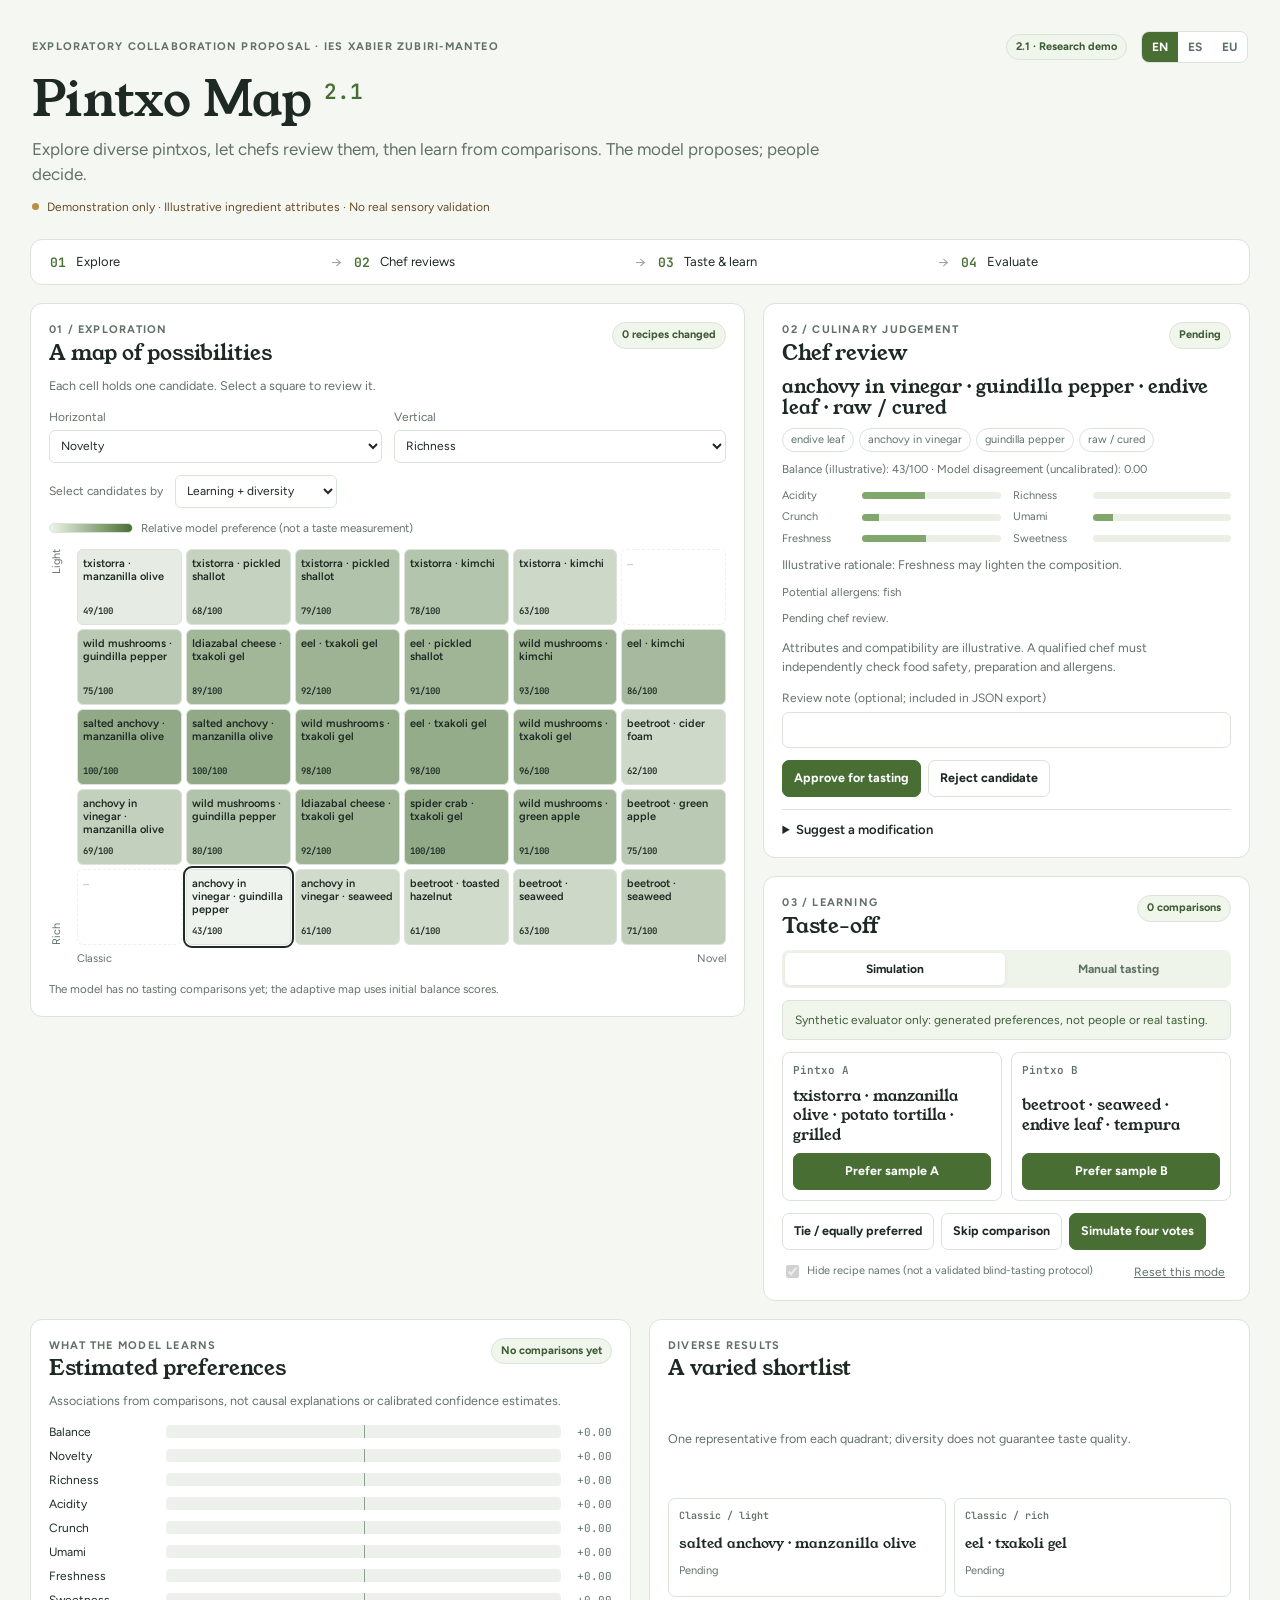
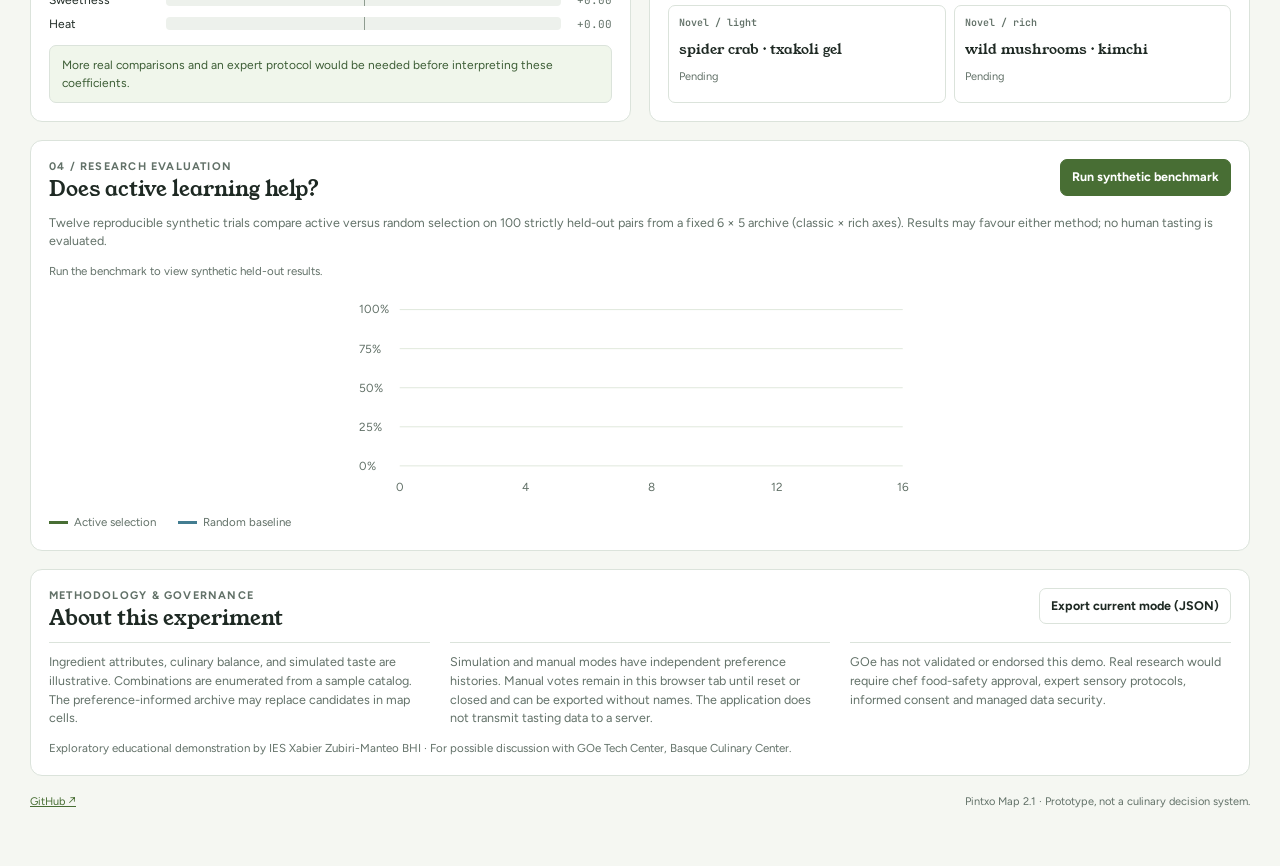
==== v2/index.html @ c46b7d72 "Publish Pintxo Map V1 and V2 as separate pages" ====
<!doctype html>
<html lang="en">
<head>
  <meta charset="utf-8">
  <meta name="viewport" content="width=device-width,initial-scale=1,viewport-fit=cover">
  <meta name="description" content="Pintxo Map 2.1: an exploratory chef-in-the-loop research demonstrator for culinary diversity and preference learning.">
  <meta name="theme-color" content="#f5f7f2">
  <title>Pintxo Map 2.1 · Chef-in-the-Loop</title>
  <link rel="preconnect" href="https://fonts.googleapis.com">
  <link rel="preconnect" href="https://fonts.gstatic.com" crossorigin>
  <link href="https://fonts.googleapis.com/css2?family=Young+Serif&family=Figtree:wght@400;500;600;700&family=JetBrains+Mono:wght@400;500&display=swap" rel="stylesheet">
  <link rel="stylesheet" href="styles.css">
  <script defer src="app.js"></script>
</head>
<body>
  <div class="wrap">
    <header class="masthead">
      <div class="topline">
        <span class="overline" data-i="overline">An exploratory collaboration proposal · IES Xabier Zubiri-Manteo</span>
        <div class="toptools"><span class="version">2.1 · Research demo</span><div class="langs" aria-label="Language"><button data-lang="en" aria-pressed="true">EN</button><button data-lang="es">ES</button><button data-lang="eu">EU</button></div></div>
      </div>
      <h1>Pintxo Map <span>2.1</span></h1>
      <p class="lead" data-i="lead">Explore diverse pintxos, let chefs review them, then learn from comparisons. The model proposes; people decide.</p>
      <div class="status"><span class="dot"></span><span data-i="status">Demonstration only · Illustrative ingredient attributes · No real sensory validation</span></div>
    </header>

    <section class="steps card slim" aria-label="Workflow"><div><b>01</b><span data-i="step1">Explore</span></div><span class="arrow">→</span><div><b>02</b><span data-i="step2">Chef reviews</span></div><span class="arrow">→</span><div><b>03</b><span data-i="step3">Taste & learn</span></div><span class="arrow">→</span><div><b>04</b><span data-i="step4">Evaluate</span></div></section>

    <div class="layout">
      <section class="card mapcard" aria-labelledby="mapTitle">
        <div class="heading"><div><p class="eyebrow" data-i="mapEyebrow">01 / EXPLORATION</p><h2 id="mapTitle" data-i="mapTitle">A map of possibilities</h2></div><span class="tag" id="changedCount">0 changed</span></div>
        <p class="muted small" data-i="mapIntro">Each cell shows one candidate. Select a square to review the dish.</p>
        <div class="fieldline"><label><span data-i="horizontal">Horizontal</span><select id="axisX"></select></label><label><span data-i="vertical">Vertical</span><select id="axisY"></select></label></div>
        <div class="switchline"><label for="archiveView" data-i="mapSelection">Choose candidates by</label><select id="archiveView"><option value="baseline" data-i="baselineView">Fixed balance heuristic</option><option value="adaptive" data-i="adaptiveView">Learning + diversity</option></select></div>
        <div class="legend"><span class="colorbar" aria-hidden="true"></span><span data-i="legend">Relative model preference (not a taste measurement)</span></div>
        <div class="mapframe"><div class="yaxis"><span id="yHigh">Rich</span><span id="yLow">Light</span></div><div class="grid" id="grid" role="group" aria-label="Pintxo candidate map"></div><div class="xaxis"><span id="xLow">Classic</span><span id="xHigh">Novel</span></div></div>
        <p class="micro" id="archiveInfo" aria-live="polite"></p>
      </section>

      <div class="rightstack">
        <section class="card" aria-labelledby="chefTitle">
          <div class="heading"><div><p class="eyebrow" data-i="chefEyebrow">02 / CULINARY JUDGEMENT</p><h2 id="chefTitle" data-i="chefTitle">Chef review</h2></div><span class="tag" id="chefBadge">Pending</span></div>
          <div id="dish" class="dish" aria-live="polite"></div>
          <p class="small muted" data-i="chefCaution">Ingredient compatibility is illustrative. A qualified chef must independently assess preparation, allergens and food safety.</p>
          <label class="review-note"><span data-i="reviewNote">Review note (optional; included in JSON export)</span><input id="reviewNote" type="text" maxlength="250" autocomplete="off" placeholder="" /></label><div class="actions"><button id="approve" class="btn" data-i="approve">Approve for tasting</button><button id="reject" class="btn ghost" data-i="reject">Reject candidate</button></div>
          <details id="modify"><summary data-i="modify">Suggest a modification</summary><div class="modifygrid"><label><span data-i="mBase">Base</span><select id="modBase"></select></label><label><span data-i="mMain">Main</span><select id="modMain"></select></label><label><span data-i="mAccent">Accent</span><select id="modAccent"></select></label><label><span data-i="mTech">Technique</span><select id="modTech"></select></label></div><button class="btn ghost" id="applyModification" data-i="applyModification">Explore this variation</button><p class="micro" data-i="modifyNote">A suggested variation is not automatically approved. Only catalogued demo combinations are supported.</p></details>
        </section>

        <section class="card" aria-labelledby="tasteTitle">
          <div class="heading"><div><p class="eyebrow" data-i="tasteEyebrow">03 / LEARNING</p><h2 id="tasteTitle" data-i="tasteTitle">Taste-off</h2></div><span class="tag" id="voteCount">0 comparisons</span></div>
          <div class="tabs" role="group" aria-label="Tasting mode"><button id="simMode" class="tab" aria-pressed="true" data-i="simMode">Simulation</button><button id="manualMode" class="tab" aria-pressed="false" data-i="manualMode">Manual tasting</button></div>
          <div class="modeNotice" id="modeNotice" aria-live="polite"></div>
          <div class="pair" id="pair"></div>
          <div class="actions wrapbtn"><button id="tie" class="btn ghost" data-i="tie">Tie / equally preferred</button><button id="skip" class="btn ghost" data-i="skip">Skip</button><button id="runSim" class="btn" data-i="runSim">Simulate four votes</button></div>
          <div class="smallrow"><label class="check"><input type="checkbox" id="blind" checked><span data-i="blind">Hide recipe names (not a validated blind-tasting protocol)</span></label><button id="resetVotes" class="textbutton" data-i="resetVotes">Reset this mode</button></div>
        </section>
      </div>
    </div>

    <div class="bottomgrid">
      <section class="card" aria-labelledby="learnTitle">
        <div class="heading"><div><p class="eyebrow" data-i="learnEyebrow">WHAT THE MODEL LEARNS</p><h2 id="learnTitle" data-i="learnTitle">Estimated preferences</h2></div><span class="tag" id="modelState">No evidence yet</span></div>
        <p class="small muted" data-i="weightsNote">Associations learned from comparisons, not causal explanations or calibrated confidence estimates.</p>
        <div id="weights" class="weights"></div>
        <div id="explanation" class="learningNote"></div>
      </section>
      <section class="card" aria-labelledby="shortTitle">
        <div class="heading"><div><p class="eyebrow" data-i="shortEyebrow">DIVERSE RESULTS</p><h2 id="shortTitle" data-i="shortTitle">A varied shortlist</h2></div></div>
        <p class="small muted" data-i="shortNote">One candidate from each quadrant. Diversity is maintained; quality is not guaranteed.</p>
        <div id="shortlist" class="shortlist"></div>
      </section>
    </div>

    <section class="card" aria-labelledby="evaluationTitle">
      <div class="heading"><div><p class="eyebrow" data-i="evalEyebrow">04 / RESEARCH EVALUATION</p><h2 id="evaluationTitle" data-i="evalTitle">Does active learning help?</h2></div><button id="benchmark" class="btn" data-i="benchmark">Run synthetic benchmark</button></div>
      <p class="small muted" data-i="evalIntro">Repeated synthetic trials compare uncertainty-informed selection against random selection on separate held-out example pairs. This does not validate real human preferences.</p>
      <div id="benchmarkInfo" class="micro" role="status"></div>
      <div class="chartwrap"><svg id="chart" role="img" aria-label="Held-out preference accuracy over comparisons" viewBox="0 0 600 215" preserveAspectRatio="xMidYMid meet"></svg></div>
      <div class="chartkey"><span><i class="activekey"></i><span data-i="activeKey">Active selection</span></span><span><i class="randomkey"></i><span data-i="randomKey">Random baseline</span></span></div>
    </section>

    <section class="card research" aria-labelledby="researchTitle">
      <div class="heading"><div><p class="eyebrow" data-i="researchEyebrow">METHODOLOGY & GOVERNANCE</p><h2 id="researchTitle" data-i="researchTitle">About this experiment</h2></div><button id="export" class="btn ghost" data-i="export">Export current mode (JSON)</button></div>
      <div class="researchcols"><p data-i="research1">The ingredient attributes, rules, simulated panel and initial balance scores are illustrative. Recipe combinations are enumerated from an example catalog; the learning-based archive can change the representative candidate in each map cell.</p><p data-i="research2">Simulation and manual tasting use separate preference histories. Manual comparisons are stored only in this browser session and can be exported without names. No data is sent to a server by this application.</p><p data-i="research3">GOe has not validated or endorsed this demo. Professional sensory protocols, food-safety review, informed consent and secure data management would be prerequisites for an actual research pilot.</p></div>
      <p class="micro" data-i="researchFoot">Exploratory educational demonstration by IES Xabier Zubiri-Manteo BHI · Proposed for discussion with GOe Tech Center, Basque Culinary Center.</p>
    </section>
    <footer><a href="https://github.com/rbarrenago/pintxo-map" target="_blank" rel="noopener noreferrer">GitHub ↗</a><span data-i="footer">Pintxo Map 2.1 · Prototype, not a culinary decision system.</span></footer>
  </div>
</body>
</html>
---- v2/styles.css ----
:root{--bg:#f5f7f2;--surface:#fff;--ink:#1e2923;--muted:#627168;--line:#dbe3db;--accent:#486e34;--accent2:#c8dfb7;--soft:#f0f6eb;--red:#a04f37;--blue:#437d91;--font:'Figtree',system-ui,-apple-system,sans-serif;--display:'Young Serif',Georgia,serif;--mono:'JetBrains Mono',monospace}
*{box-sizing:border-box}body{margin:0;background:var(--bg);color:var(--ink);font:15px/1.5 var(--font);padding:24px 16px 55px}button,input,select{font:inherit}button{cursor:pointer}button:disabled{opacity:.45;cursor:not-allowed}button:focus-visible,select:focus-visible,input:focus-visible,summary:focus-visible{outline:3px solid #96bd70;outline-offset:2px}.wrap{max-width:1220px;margin:auto;display:grid;gap:18px}.masthead{display:grid;gap:10px;padding:7px 2px 5px}.topline,.toptools,.heading,.actions,.smallrow,.switchline{display:flex;justify-content:space-between;align-items:center;gap:12px;flex-wrap:wrap}.toptools{gap:14px}.overline,.eyebrow{color:var(--muted);font-size:11px;text-transform:uppercase;letter-spacing:.11em;font-weight:700}.version,.tag{background:var(--soft);border:1px solid var(--line);color:#3d5b35;border-radius:24px;padding:4px 9px;font-size:11px;font-weight:700}.langs{display:flex;border:1px solid var(--line);border-radius:8px;overflow:hidden;background:var(--surface)}.langs button{background:none;border:0;padding:6px 10px;color:var(--muted);font-size:12px;font-weight:700}.langs button[aria-pressed=true]{background:var(--accent);color:#fff}h1,h2,h3{font-family:var(--display);font-weight:400;line-height:1.1;margin:0}h1{font-size:clamp(31px,4.3vw,49px)}h1 span{font:600 .43em var(--mono);color:var(--accent);vertical-align:super}h2{font-size:21px}h3{font-size:19px}.lead{max-width:820px;font-size:17px;color:var(--muted);margin:0}.status{display:flex;align-items:center;gap:8px;color:#674e27;font-size:12px}.dot{width:7px;height:7px;border-radius:50%;background:#b98f42}.card{background:var(--surface);border:1px solid var(--line);border-radius:12px;padding:18px;min-width:0;display:grid;gap:12px}.slim{padding:11px 19px}.steps{grid-template-columns:1fr auto 1fr auto 1fr auto 1fr;align-items:center}.steps div{display:flex;gap:10px;align-items:center;font-size:13px}.steps b{font:600 13px var(--mono);color:var(--accent)}.arrow{color:#9ca99f}.layout{display:grid;grid-template-columns:minmax(0,1.47fr) minmax(0,1fr);align-items:start;gap:18px}.rightstack{display:grid;gap:18px}.heading{align-items:start}.heading>div{display:grid;gap:3px}.eyebrow{margin:0}.small{font-size:12.5px}.muted,.micro{color:var(--muted)}p{margin:0}.micro{font-size:11.5px}.fieldline{display:flex;gap:12px;flex-wrap:wrap}.fieldline label,.modifygrid label{display:grid;gap:4px;font-size:12px;color:var(--muted);flex:1 1 160px}.fieldline select,.switchline select,.modifygrid select{width:100%;min-height:33px;border-radius:6px;border:1px solid var(--line);background:var(--surface);color:var(--ink);padding:4px 7px}.switchline{justify-content:flex-start;font-size:12px;color:var(--muted)}.switchline select{width:auto;max-width:100%}.legend,.chartkey{display:flex;align-items:center;gap:8px;color:var(--muted);font-size:11.5px}.colorbar{width:84px;height:10px;border-radius:5px;border:1px solid var(--line);background:linear-gradient(90deg,#eef4e9,#496f34)}.mapframe{display:grid;grid-template-columns:22px 1fr;grid-template-rows:auto 18px;gap:6px}.yaxis{grid-column:1;grid-row:1;display:flex;writing-mode:vertical-rl;transform:rotate(180deg);justify-content:space-between;color:var(--muted);font-size:11px}.xaxis{grid-column:2;grid-row:2;display:flex;justify-content:space-between;color:var(--muted);font-size:11px}.grid{grid-column:2;grid-row:1;display:grid;grid-template-columns:repeat(6,minmax(0,1fr));gap:4px}.cell{min-height:76px;border-radius:6px;border:1px solid var(--line);padding:7px 5px;display:flex;flex-direction:column;justify-content:space-between;gap:3px;text-align:left;color:var(--ink);font-size:11px;overflow-wrap:anywhere;transition:background-color .25s}.cell .nm{font-weight:600;line-height:1.2}.cell .cellmeta{font:600 9px var(--mono)}.cell.selected{outline:2px solid var(--ink);outline-offset:1px}.cell.approved{border:2px solid #4c8142}.cell.rejected{border-style:dashed;opacity:.6}.cell.empty{border-style:dashed;background:transparent!important;cursor:default;color:var(--muted)}.dish{display:grid;gap:9px}.parts{display:flex;flex-wrap:wrap;gap:5px}.pill{padding:3px 8px;font-size:11px;border-radius:20px;border:1px solid var(--line);color:var(--muted)}.reason{font-size:12.5px;color:var(--muted)}.profile{display:grid;grid-template-columns:repeat(2,minmax(0,1fr));gap:5px 12px}.profileline{display:grid;grid-template-columns:75px 1fr;gap:5px;align-items:center;color:var(--muted);font-size:11px}.rail{height:7px;background:#eaf0e5;border-radius:6px;overflow:hidden}.rail i{height:100%;background:#80a76c;display:block}.btn{background:var(--accent);color:white;border:1px solid var(--accent);border-radius:7px;padding:8px 11px;font-size:12.5px;font-weight:700}.btn.ghost{background:var(--surface);color:var(--ink);border-color:var(--line)}.btn:hover:not(:disabled){filter:brightness(.95)}.actions{justify-content:flex-start;gap:7px}.modifygrid{display:grid;grid-template-columns:1fr 1fr;gap:8px;margin:10px 0}details{border-top:1px solid var(--line);padding-top:10px}summary{cursor:pointer;font-weight:600;font-size:13px}.tabs{display:flex;background:#eef4e9;border-radius:7px;padding:3px;gap:3px}.tab{border:0;border-radius:5px;flex:1;background:transparent;color:var(--muted);font-weight:700;padding:7px;font-size:12px}.tab[aria-pressed=true]{background:white;color:var(--ink);box-shadow:0 1px 4px #0001}.modeNotice,.learningNote{padding:10px 12px;border:1px solid var(--line);background:var(--soft);border-radius:7px;color:#3c5d35;font-size:12px}.pair{display:grid;grid-template-columns:1fr 1fr;gap:9px}.candidate{border:1px solid var(--line);border-radius:8px;padding:10px;display:grid;align-content:space-between;gap:9px;min-height:100px}.candidate strong{font:600 11px var(--mono);color:var(--muted)}.candidate .name{font:15px/1.3 var(--display)}.candidate button{width:100%}.check{display:flex;gap:5px;align-items:center;color:var(--muted);font-size:11px}.textbutton{background:none;border:0;text-decoration:underline;color:var(--muted);font-size:12px}.bottomgrid{display:grid;grid-template-columns:1fr 1fr;gap:18px}.weights{display:grid;gap:6px}.weightrow{display:grid;grid-template-columns:108px 1fr 42px;gap:9px;align-items:center;font-size:12px}.weightrow>span:last-child{text-align:right;font:11px var(--mono);color:var(--muted)}.weighttrack{height:13px;background:#edf1ec;border-radius:4px;position:relative;overflow:hidden}.weighttrack:after{content:"";position:absolute;left:50%;top:0;bottom:0;width:1px;background:#8e9c90}.weightbar{position:absolute;top:2px;bottom:2px;background:#7b9e69;border-radius:3px}.weightbar.negative{background:#ba715a}.shortlist{display:grid;grid-template-columns:1fr 1fr;gap:8px}.shortitem{border:1px solid var(--line);border-radius:7px;padding:10px;display:grid;gap:4px}.shortitem .q{font:600 10px var(--mono);color:var(--muted)}.shortitem .title{font:14px var(--display)}.shortitem .sub{font-size:11px;color:var(--muted)}.chartwrap{width:100%;overflow:hidden}.chartwrap svg{display:block;width:100%;height:210px}.chartkey{gap:22px}.chartkey>span{display:flex;align-items:center;gap:6px}.chartkey i{width:19px;height:3px;display:inline-block}.activekey{background:#486e34}.randomkey{background:#437d91}.researchcols{display:grid;grid-template-columns:1fr 1fr 1fr;gap:20px;color:var(--muted);font-size:12.5px}.researchcols p{border-top:1px solid var(--line);padding-top:10px}footer{display:flex;justify-content:space-between;gap:14px;font-size:11px;color:var(--muted)}footer a{color:var(--accent)}@media(max-width:950px){.layout,.bottomgrid{grid-template-columns:1fr}.researchcols{grid-template-columns:1fr}.steps{gap:5px}.steps div{gap:5px}.cell{min-height:65px}}@media(max-width:560px){body{padding:16px 9px 32px}.card{padding:13px}.steps{grid-template-columns:repeat(4,1fr)}.steps .arrow{display:none}.steps div{display:grid;text-align:center}.cell{min-height:52px;padding:4px}.cell .nm{display:none}.cellmeta{font-size:8px!important}.shortlist{grid-template-columns:1fr}.profile{grid-template-columns:1fr}.topline{align-items:start}h1{font-size:35px}}@media(prefers-reduced-motion:reduce){*{transition:none!important;scroll-behavior:auto!important}}

/* Optional provenance note; never treated as food-safety approval. */
.review-note{display:grid;gap:5px;font-size:12px;color:var(--muted)}
.review-note input{width:100%;max-width:100%;border:1px solid var(--line);background:var(--surface);color:var(--ink);border-radius:7px;padding:8px;font:inherit}
.review-note input:focus-visible{outline:2px solid var(--accent);outline-offset:2px}
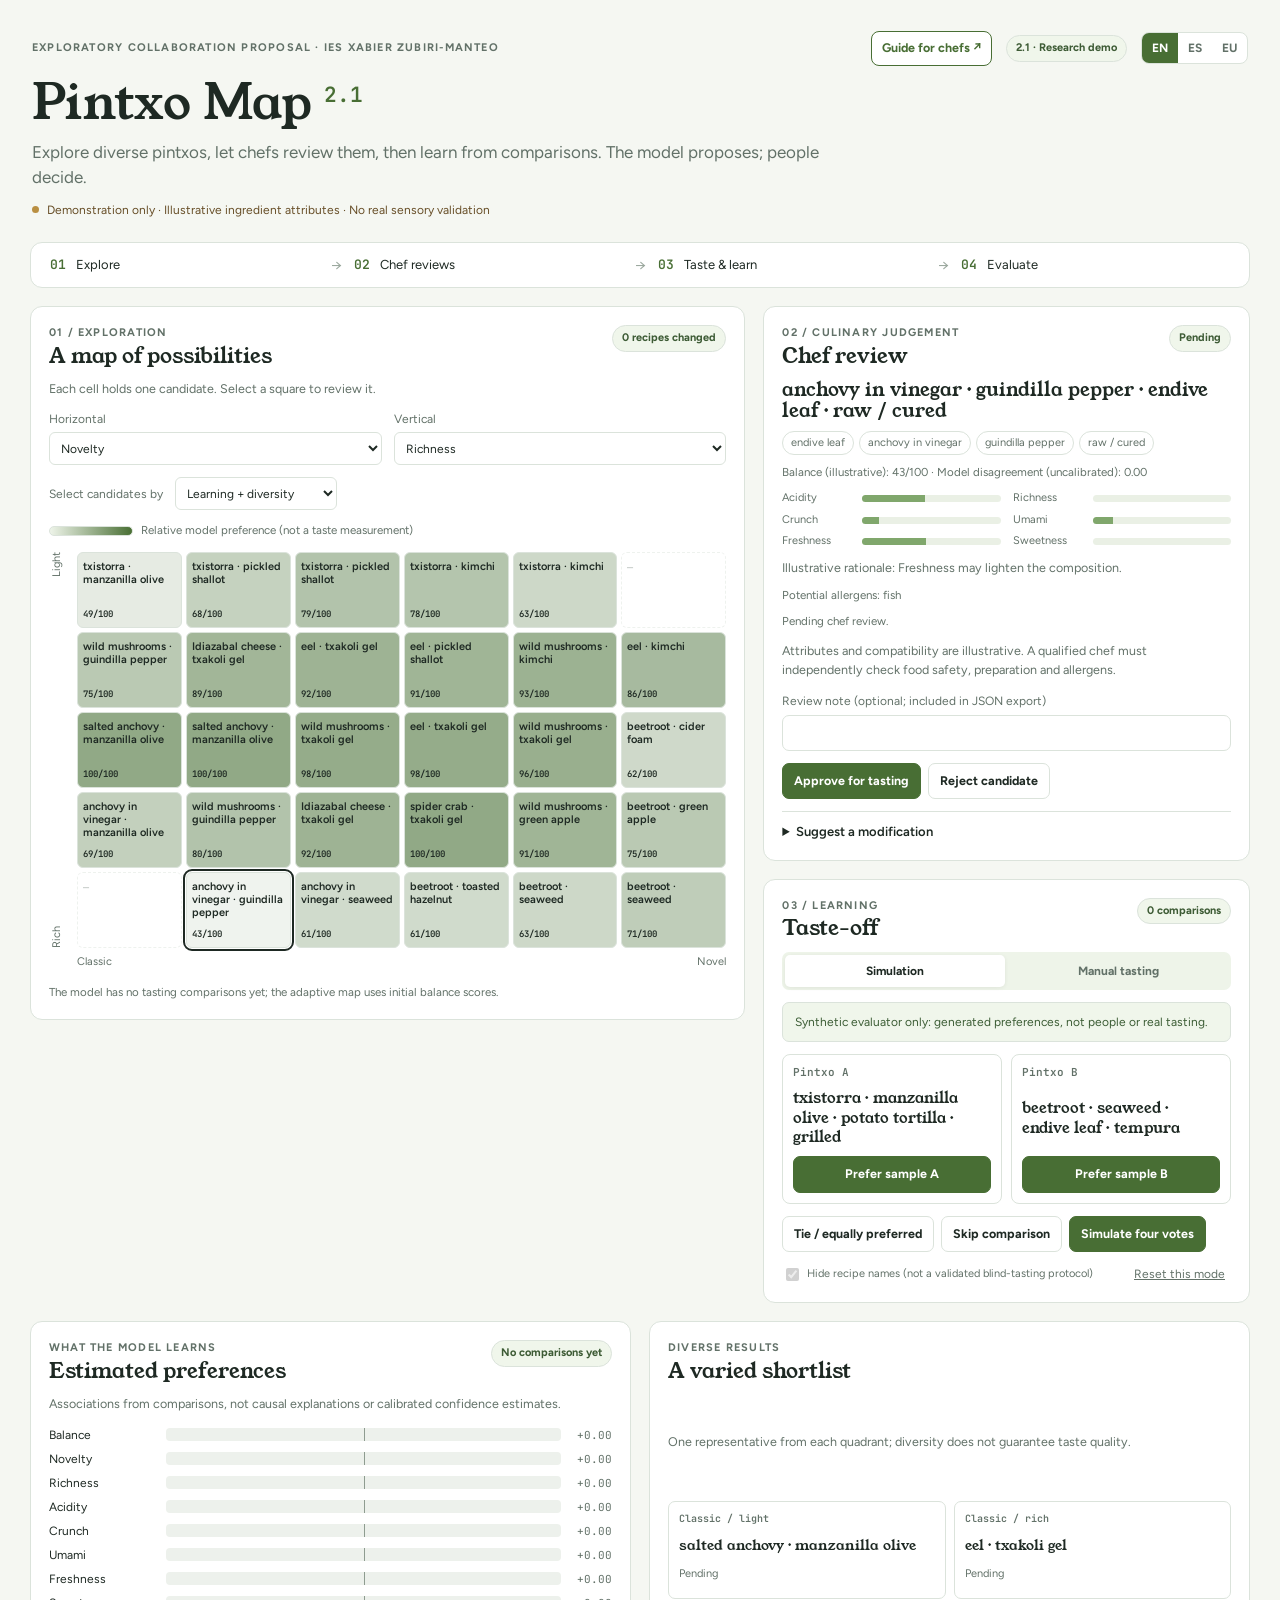
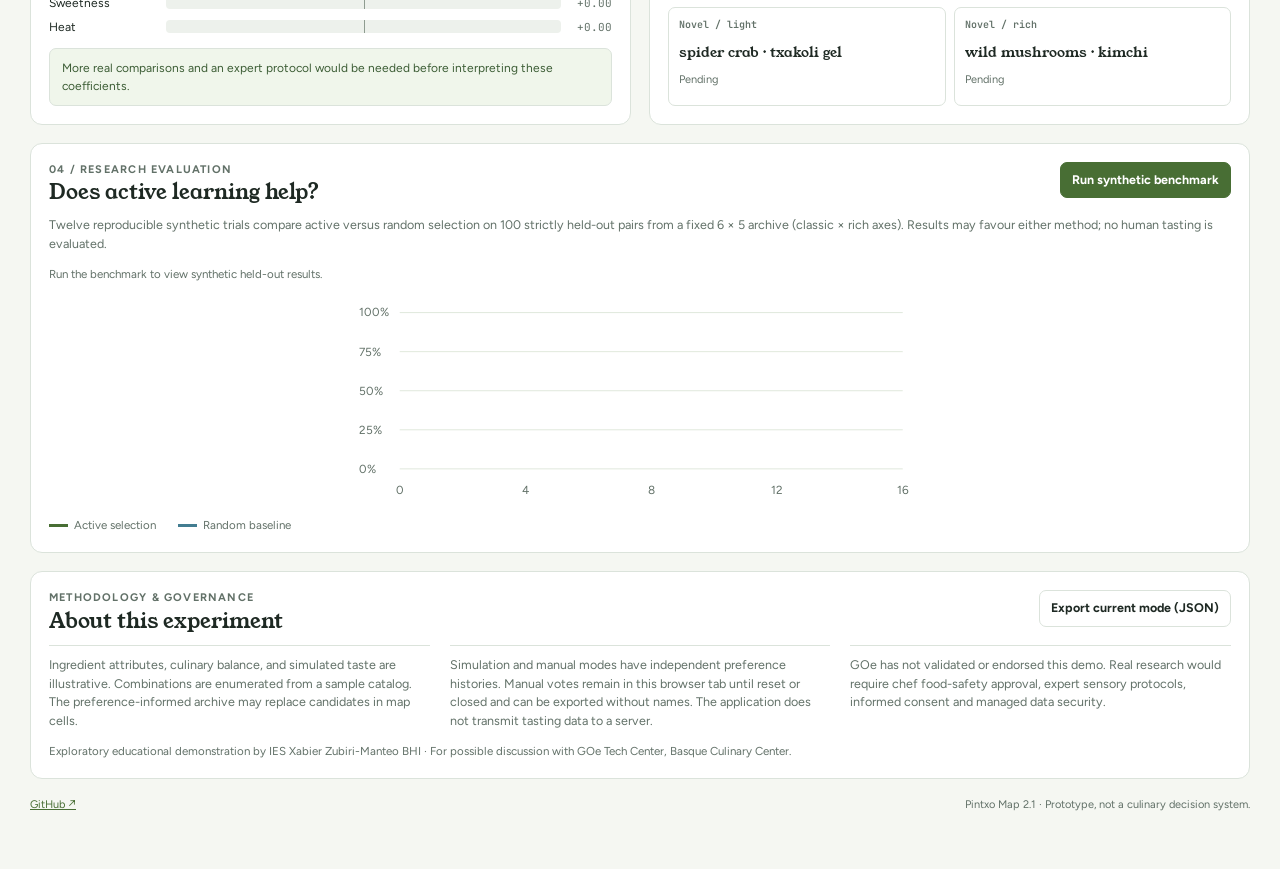
==== commit b6586d6d: "Add trilingual Guide for chefs to Pintxo Map V2" ====
--- a/v2/index.html
+++ b/v2/index.html
@@ -17,7 +17,7 @@
     <header class="masthead">
       <div class="topline">
         <span class="overline" data-i="overline">An exploratory collaboration proposal · IES Xabier Zubiri-Manteo</span>
-        <div class="toptools"><span class="version">2.1 · Research demo</span><div class="langs" aria-label="Language"><button data-lang="en" aria-pressed="true">EN</button><button data-lang="es">ES</button><button data-lang="eu">EU</button></div></div>
+        <div class="toptools"><button type="button" id="guideBtn" class="guide-entry">Guide for chefs <span aria-hidden="true">↗</span></button><span class="version">2.1 · Research demo</span><div class="langs" aria-label="Language"><button data-lang="en" aria-pressed="true">EN</button><button data-lang="es">ES</button><button data-lang="eu">EU</button></div></div>
       </div>
       <h1>Pintxo Map <span>2.1</span></h1>
       <p class="lead" data-i="lead">Explore diverse pintxos, let chefs review them, then learn from comparisons. The model proposes; people decide.</p>
@@ -86,5 +86,20 @@
     </section>
     <footer><a href="https://github.com/rbarrenago/pintxo-map" target="_blank" rel="noopener noreferrer">GitHub ↗</a><span data-i="footer">Pintxo Map 2.1 · Prototype, not a culinary decision system.</span></footer>
   </div>
+  <!-- Self-contained chef walkthrough; it never records votes or changes recipe approvals. -->
+  <div id="chefTour" class="chef-tour" hidden>
+    <div id="guideShade" class="guide-shade" aria-hidden="true"></div>
+    <div id="guideSpot" class="guide-spot" aria-hidden="true" hidden></div>
+    <div class="guide-shield" aria-hidden="true"></div>
+    <section id="guidePanel" class="guide-panel" role="dialog" aria-modal="true" aria-labelledby="guideTitle" aria-describedby="guideText" tabindex="-1">
+      <div class="guide-top"><span class="guide-overline" id="guideStep"></span><label class="guide-langlabel" for="guideLanguage"><span id="guideLangLabel">Guide language</span><select id="guideLanguage"><option value="en">English</option><option value="es">Español</option><option value="eu">Euskara</option></select></label></div>
+      <div class="guide-progress" id="guideProgress" aria-hidden="true"><span></span></div>
+      <h2 id="guideTitle"></h2>
+      <p id="guideText"></p>
+      <div id="guideTipsWrap"><p class="guide-tips-heading" id="guideTipsTitle"></p><ul id="guideTips"></ul></div>
+      <p class="guide-duration" id="guideDuration"></p>
+      <div class="guide-actions"><button type="button" id="guideClose" class="guide-btn-quiet"></button><span class="guide-grow"></span><button type="button" id="guideBack" class="guide-btn-quiet"></button><button type="button" id="guideNext" class="btn"></button></div>
+    </section>
+  </div>
 </body>
 </html>
--- a/v2/styles.css
+++ b/v2/styles.css
@@ -5,3 +5,31 @@
 .review-note{display:grid;gap:5px;font-size:12px;color:var(--muted)}
 .review-note input{width:100%;max-width:100%;border:1px solid var(--line);background:var(--surface);color:var(--ink);border-radius:7px;padding:8px;font:inherit}
 .review-note input:focus-visible{outline:2px solid var(--accent);outline-offset:2px}
+
+/* Non-intrusive V2 chef walkthrough: available in English, Spanish and Basque. */
+.guide-entry{border:1px solid var(--accent);color:var(--accent);background:var(--surface);border-radius:8px;padding:7px 10px;font-weight:700;font-size:12.5px;white-space:nowrap}
+.guide-entry:hover{background:var(--soft)}
+.chef-tour[hidden],.chef-tour [hidden]{display:none!important}
+.guide-shade{position:fixed;inset:0;background:rgba(14,25,17,.62);z-index:70}
+.guide-spot{position:fixed;z-index:71;border:2px solid #b9dd9f;border-radius:12px;box-shadow:0 0 0 9999px rgba(14,25,17,.62),0 0 0 5px rgba(210,235,196,.22);pointer-events:none;transition:top .18s,left .18s,width .18s,height .18s}
+.guide-shield{position:fixed;inset:0;z-index:72;background:transparent}
+.guide-panel{position:fixed;z-index:73;box-sizing:border-box;width:min(450px,calc(100vw - 30px));max-height:min(88vh,680px);overflow:auto;background:var(--surface);border:1px solid var(--line);color:var(--ink);border-radius:14px;padding:21px;box-shadow:0 18px 55px rgba(0,0,0,.28);display:grid;gap:13px}
+.guide-top{display:flex;align-items:center;justify-content:space-between;gap:10px;flex-wrap:wrap}
+.guide-overline{font:700 12px var(--mono);color:var(--accent)}
+.guide-langlabel{display:flex;align-items:center;gap:6px;color:var(--muted);font-size:11px}
+.guide-langlabel select{padding:4px 6px;min-height:30px;border:1px solid var(--line);border-radius:6px;background:var(--surface);color:var(--ink);font-size:12px}
+.guide-progress{height:4px;border-radius:4px;background:var(--line);overflow:hidden}
+.guide-progress>span{height:100%;display:block;background:var(--accent);width:10%;transition:width .18s}
+.guide-panel h2{font-family:var(--display);font-size:25px;line-height:1.16;margin:0}
+.guide-panel>p{margin:0;font-size:14px;line-height:1.55}
+.guide-tips-heading{font-size:12px;text-transform:uppercase;letter-spacing:.06em;font-weight:700;color:var(--accent);margin:0 0 5px}
+.guide-panel ul{margin:0;padding-left:18px;display:grid;gap:5px;font-size:13px;line-height:1.46}
+.guide-panel li{padding-left:2px}
+.guide-panel .guide-duration{color:var(--muted);font-size:12px}
+.guide-actions{display:flex;align-items:center;gap:8px;flex-wrap:wrap;padding-top:10px;border-top:1px solid var(--line)}
+.guide-actions>.guide-grow{flex:1}
+.guide-actions .guide-btn-quiet{border:1px solid var(--line);border-radius:7px;background:var(--surface);color:var(--ink);padding:8px 10px;font-weight:600;font-size:12px}
+.guide-actions .btn{min-width:86px}
+.guide-panel :is(button,select):focus-visible{outline:3px solid #83ad59;outline-offset:3px}
+@media(max-width:720px){.guide-panel{width:calc(100vw - 20px);left:10px!important;right:10px!important;bottom:max(10px,env(safe-area-inset-bottom,10px))!important;top:auto!important;max-height:57vh;padding:15px;gap:9px}.guide-panel h2{font-size:21px}.guide-panel>p{font-size:12.5px}.guide-panel ul{font-size:12px;gap:4px}.guide-langlabel span{display:none}.guide-entry{order:1}.toptools{gap:7px}}
+@media(prefers-reduced-motion:reduce){.guide-spot,.guide-progress>span{transition:none!important}}
